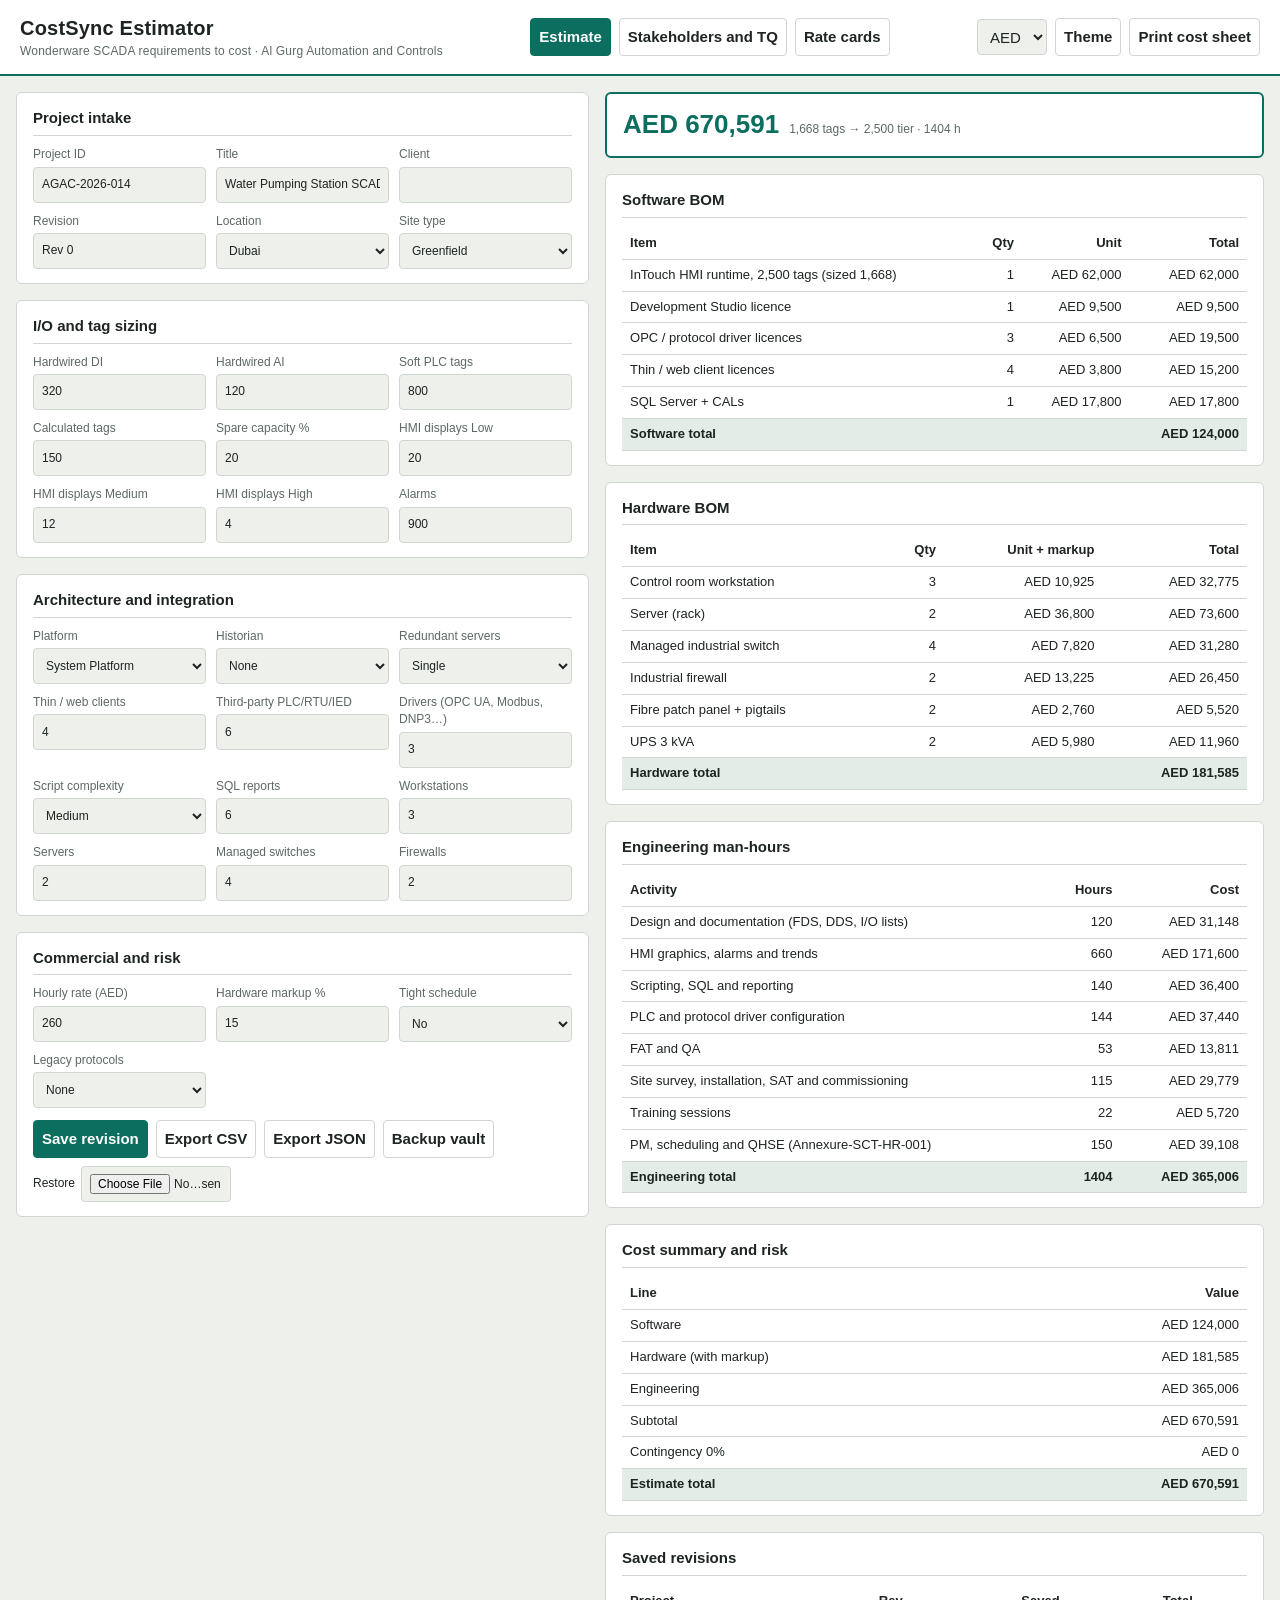
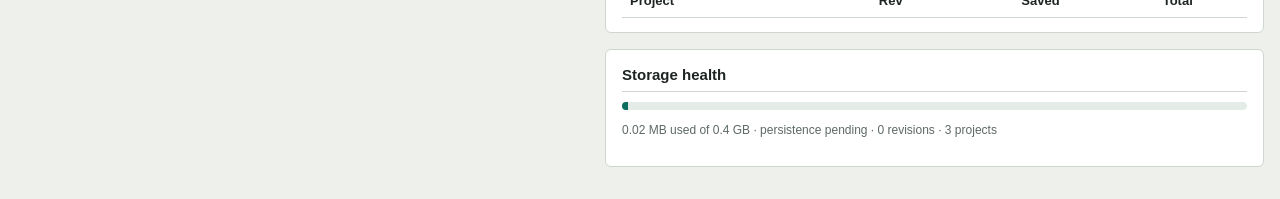
==== index.html @ 039001cd "Add files via upload" ====
<!DOCTYPE html>
<html lang="en"><head><meta charset="utf-8">
<meta name="viewport" content="width=device-width, initial-scale=1, viewport-fit=cover">
<title>CostSync Estimator</title>
<meta name="theme-color" content="#0b6e5f">
<meta name="apple-mobile-web-app-capable" content="yes">
<meta name="apple-mobile-web-app-status-bar-style" content="black-translucent">
<meta name="apple-mobile-web-app-title" content="CostSync">
<link rel="manifest" href="manifest.webmanifest">
<link rel="icon" href="favicon.svg" type="image/svg+xml">
<link rel="icon" href="icons/favicon-32x32.png" sizes="32x32">
<link rel="apple-touch-icon" href="icons/apple-touch-icon.png">
<link rel="stylesheet" href="css/styles.css">
</head><body>
<header><h1>CostSync Estimator<small>Wonderware SCADA requirements to cost · Al Gurg Automation and Controls</small></h1>
<nav class="row"><button data-v="est">Estimate</button><button class="s" data-v="st">Stakeholders and TQ</button><button class="s" data-v="rc">Rate cards</button></nav>
<div class="row"><select id="cur" aria-label="Currency"><option>AED</option><option>USD</option><option>EUR</option></select>
<button class="s" id="install">Install app</button><button class="s" id="theme">Theme</button><button class="s" onclick="window.print()">Print cost sheet</button></div></header>
<main id="v-est">
<div>
<section><h2>Project intake</h2><div class="g">
<label>Project ID<input id="pid" value="AGAC-2026-014"></label>
<label>Title<input id="title" value="Water Pumping Station SCADA"></label>
<label>Client<input id="client"></label>
<label>Revision<input id="rev" value="Rev 0"></label>
<label>Location<select id="emi"><option>Dubai</option><option>Abu Dhabi</option><option>Sharjah</option><option>Northern Emirates</option></select></label>
<label>Site type<select id="site"><option value="0">Greenfield</option><option value="0.06">Brownfield</option></select></label>
</div></section>
<section><h2>I/O and tag sizing</h2><div class="g">
<label>Hardwired DI<input type="number" id="di" value="320" min="0"></label>
<label>Hardwired AI<input type="number" id="ai" value="120" min="0"></label>
<label>Soft PLC tags<input type="number" id="soft" value="800" min="0"></label>
<label>Calculated tags<input type="number" id="calc" value="150" min="0"></label>
<label>Spare capacity %<input type="number" id="spare" value="20" min="0"></label>
<label>HMI displays Low<input type="number" id="gl" value="20" min="0"></label>
<label>HMI displays Medium<input type="number" id="gm" value="12" min="0"></label>
<label>HMI displays High<input type="number" id="gh" value="4" min="0"></label>
<label>Alarms<input type="number" id="alm" value="900" min="0"></label>
</div></section>
<section><h2>Architecture and integration</h2><div class="g">
<label>Platform<select id="plat"><option value="sp">System Platform</option><option value="it">InTouch HMI</option></select></label>
<label>Historian<select id="hist"><option value="0">None</option><option value="1">Standard</option><option value="2">Enterprise</option></select></label>
<label>Redundant servers<select id="red"><option value="1">Single</option><option value="2">Primary/Standby</option></select></label>
<label>Thin / web clients<input type="number" id="cl" value="4" min="0"></label>
<label>Third-party PLC/RTU/IED<input type="number" id="plc" value="6" min="0"></label>
<label>Drivers (OPC UA, Modbus, DNP3…)<input type="number" id="drv" value="3" min="0"></label>
<label>Script complexity<select id="scr"><option value="0">None</option><option value="1">Low</option><option value="2" selected>Medium</option><option value="3">High (.NET)</option></select></label>
<label>SQL reports<input type="number" id="rep" value="6" min="0"></label>
<label>Workstations<input type="number" id="ws" value="3" min="0"></label>
<label>Servers<input type="number" id="srv" value="2" min="0"></label>
<label>Managed switches<input type="number" id="sw" value="4" min="0"></label>
<label>Firewalls<input type="number" id="fw" value="2" min="0"></label>
</div></section>
<section><h2>Commercial and risk</h2><div class="g">
<label>Hourly rate (AED)<input type="number" id="rate" value="260"></label>
<label>Hardware markup %<input type="number" id="mk" value="15"></label>
<label>Tight schedule<select id="sch"><option value="0">No</option><option value="0.04">Yes</option></select></label>
<label>Legacy protocols<select id="leg"><option value="0">None</option><option value="0.03">Some</option><option value="0.06">Heavy</option></select></label>
</div>
<div class="row" style="margin-top:12px"><button id="save">Save revision</button><button class="s" id="csv">Export CSV</button><button class="s" id="json">Export JSON</button><button class="s" id="bk">Backup vault</button>
<label class="s" style="flex-direction:row;align-items:center;gap:6px;cursor:pointer;color:var(--ink)">Restore<input type="file" id="imp" accept=".json" style="max-width:150px"></label></div></section>
</div>
<div>
<div class="sum"><b id="grand">0</b><span id="gsub"></span></div>
<section><h2>Software BOM</h2><div class="wrap"><table id="tsw"></table></div></section>
<section><h2>Hardware BOM</h2><div class="wrap"><table id="thw"></table></div></section>
<section><h2>Engineering man-hours</h2><div class="wrap"><table id="tmh"></table></div></section>
<section><h2>Cost summary and risk</h2><div class="wrap"><table id="tsm"></table></div></section>
<section><h2>Saved revisions</h2><div class="wrap"><table id="trv"></table></div></section>
<section id="storage"><h2>Storage health</h2><div class="bar"><i id="sb" style="width:0"></i></div><p class="mut" id="st">Checking…</p></section>
</div></main>
<main id="v-st" hidden style="grid-template-columns:1fr"><div>
<section><h2>Projects</h2><div class="wrap"><table id="tpr"></table></div></section>
<section><h2>Stakeholder log and TQ tracker</h2><div class="g">
<label>Project<input id="sp"></label>
<label>Type<select id="sty"><option>TQ</option><option>Scope deviation</option><option>Client requirement</option><option>Sign-off</option><option>Milestone</option></select></label>
<label>Priority<select id="spr"><option>High</option><option selected>Medium</option><option>Low</option></select></label>
<label>Due date<input type="date" id="sdu"></label>
<label style="grid-column:1/-1">Description<input id="sde"></label></div>
<div class="row" style="margin:10px 0"><button id="sadd">Add entry</button><select id="sfl"><option value="">All projects</option></select><select id="sfs"><option value="">All statuses</option><option>Open</option><option>Answered</option><option>Closed</option></select></div>
<div class="wrap"><table id="tst"></table></div></section></div></main>
<main id="v-rc" hidden style="grid-template-columns:1fr"><div>
<section><h2>Master rate cards (AED)</h2><p class="mut">Edits apply to every new calculation and are written to the audit trail.</p><div class="wrap"><table id="trc"></table></div></section>
<section><h2>Audit trail</h2><div class="wrap"><table id="tau"></table></div></section></div></main>
<button id="upd">Update available. Click to reload</button>
<script src="js/db.js"></script>
<script src="js/app.js"></script>
<script>
let dp;addEventListener('beforeinstallprompt',e=>{e.preventDefault();dp=e;install.style.display='inline-block'});
install.onclick=async()=>{if(dp){dp.prompt();await dp.userChoice;dp=null;install.style.display='none'}};
if('serviceWorker' in navigator)addEventListener('load',async()=>{try{const r=await navigator.serviceWorker.register('sw.js');
r.addEventListener('updatefound',()=>{const w=r.installing;w.addEventListener('statechange',()=>{if(w.state==='installed'&&navigator.serviceWorker.controller){upd.style.display='block';upd.onclick=()=>{w.postMessage('SKIP');location.reload()}}})})}catch(e){}});
</script></body></html>
---- css/styles.css ----
:root{--bg:#eef0ec;--panel:#fff;--ink:#1d2421;--mut:#5d6963;--line:#cfd6d0;--acc:#0b6e5f;--acc2:#c2410c;--soft:#e3ece7;box-sizing:border-box;padding-top:env(safe-area-inset-top,0px);padding-bottom:env(safe-area-inset-bottom,0px)}
@media (prefers-color-scheme:dark){:root:not([data-theme="light"]){--bg:#14191a;--panel:#1d2527;--ink:#e6ece8;--mut:#93a39b;--line:#33403f;--acc:#3ec9ae;--acc2:#fb923c;--soft:#243133}}
:root[data-theme="dark"]{--bg:#14191a;--panel:#1d2527;--ink:#e6ece8;--mut:#93a39b;--line:#33403f;--acc:#3ec9ae;--acc2:#fb923c;--soft:#243133}
html{scroll-padding-top:env(safe-area-inset-top,0px)}
*{box-sizing:border-box}body{margin:0;background:var(--bg);color:var(--ink);font:15px/1.45 "IBM Plex Sans",Verdana,sans-serif}
header{display:flex;flex-wrap:wrap;gap:12px;align-items:center;justify-content:space-between;padding:14px 20px;border-bottom:2px solid var(--acc);background:var(--panel)}
h1{font-size:20px;margin:0;letter-spacing:.2px}h1 small{display:block;font-weight:400;color:var(--mut);font-size:12px}
main{display:grid;grid-template-columns:minmax(0,1fr) minmax(0,1.15fr);gap:16px;padding:16px;max-width:1300px;margin:auto}
@media(max-width:860px){main{grid-template-columns:1fr}}
section{background:var(--panel);border:1px solid var(--line);border-radius:6px;padding:14px 16px;margin-bottom:16px}
h2{font-size:15px;margin:0 0 10px;padding-bottom:6px;border-bottom:1px solid var(--line)}
.g{display:grid;grid-template-columns:repeat(auto-fit,minmax(150px,1fr));gap:10px}
label{display:flex;flex-direction:column;font-size:12px;color:var(--mut);gap:3px}
input,select,button{font:inherit;color:var(--ink);background:var(--bg);border:1px solid var(--line);border-radius:4px;padding:7px 8px;min-height:36px}
button{cursor:pointer;background:var(--acc);color:#fff;border-color:var(--acc);font-weight:600}
button.s{background:var(--panel);color:var(--ink);border-color:var(--line)}
:focus-visible{outline:2px solid var(--acc2);outline-offset:1px}
.wrap{overflow-x:auto}table{width:100%;border-collapse:collapse;font-size:13px}
th,td{text-align:left;padding:6px 8px;border-bottom:1px solid var(--line);white-space:nowrap}td.n,th.n{text-align:right;font-variant-numeric:tabular-nums}
tr.t td{font-weight:700;background:var(--soft)}
.sum{position:sticky;top:0;z-index:5;background:var(--panel);border:2px solid var(--acc);border-radius:6px;padding:12px 16px;margin-bottom:16px}
.sum b{font-size:26px;color:var(--acc)}.sum span{color:var(--mut);font-size:12px;margin-left:10px}
.row{display:flex;flex-wrap:wrap;gap:8px;align-items:center}.bar{height:8px;background:var(--soft);border-radius:4px;overflow:hidden}.bar i{display:block;height:100%;background:var(--acc)}
.mut{color:var(--mut);font-size:12px}
@media print{header button,.noprint,#storage,.row button{display:none!important}main{display:block}.sum{position:static}}
#install,#upd{display:none}#upd{position:fixed;bottom:16px;left:50%;transform:translateX(-50%);z-index:50;background:var(--acc2);color:#fff}
[hidden]{display:none!important}nav{gap:6px}@media print{nav{display:none!important}}
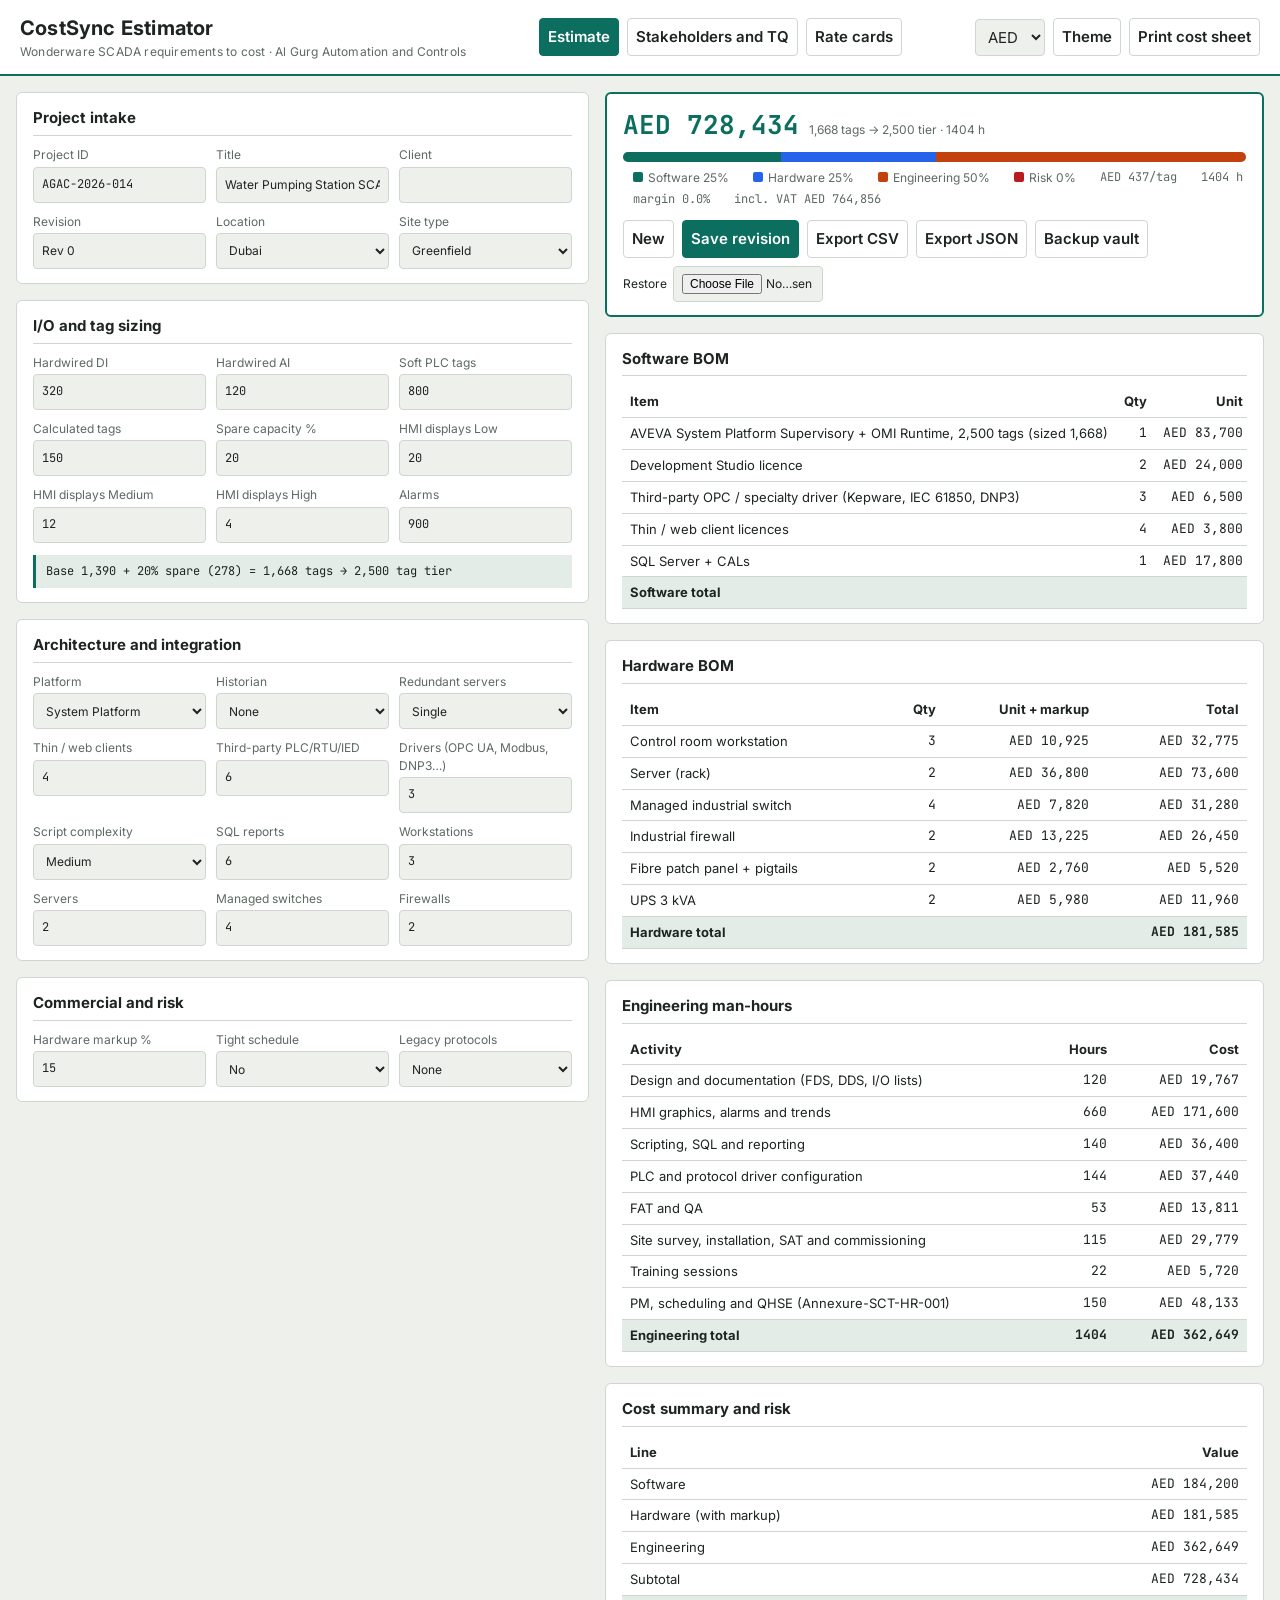
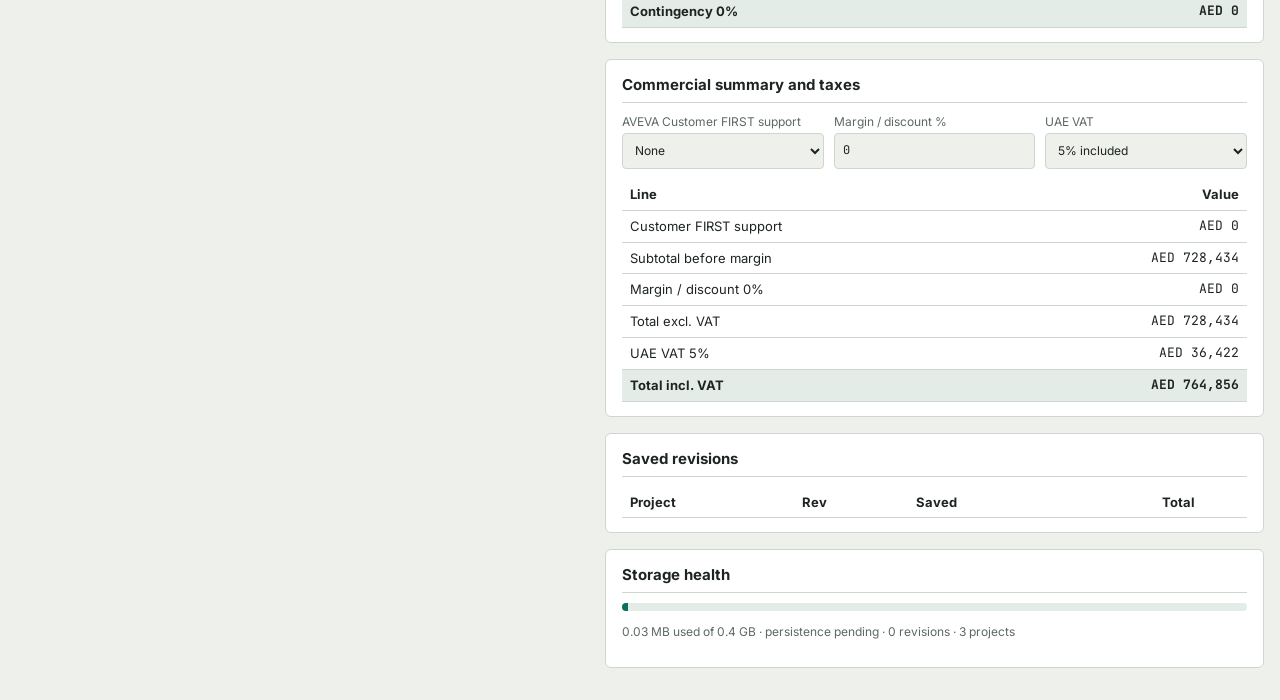
==== commit de82ab2f: "Add files via upload" ====
--- a/index.html
+++ b/index.html
@@ -10,6 +10,8 @@
 <link rel="icon" href="favicon.svg" type="image/svg+xml">
 <link rel="icon" href="icons/favicon-32x32.png" sizes="32x32">
 <link rel="apple-touch-icon" href="icons/apple-touch-icon.png">
+<link rel="preconnect" href="https://fonts.googleapis.com"><link rel="preconnect" href="https://fonts.gstatic.com" crossorigin>
+<link rel="stylesheet" href="https://fonts.googleapis.com/css2?family=Inter:wght@400;600;700&family=JetBrains+Mono:wght@400;600&display=swap">
 <link rel="stylesheet" href="css/styles.css">
 </head><body>
 <header><h1>CostSync Estimator<small>Wonderware SCADA requirements to cost · Al Gurg Automation and Controls</small></h1>
@@ -36,7 +38,7 @@
 <label>HMI displays Medium<input type="number" id="gm" value="12" min="0"></label>
 <label>HMI displays High<input type="number" id="gh" value="4" min="0"></label>
 <label>Alarms<input type="number" id="alm" value="900" min="0"></label>
-</div></section>
+</div><p class="fpill mono" id="fpill"></p></section>
 <section><h2>Architecture and integration</h2><div class="g">
 <label>Platform<select id="plat"><option value="sp">System Platform</option><option value="it">InTouch HMI</option></select></label>
 <label>Historian<select id="hist"><option value="0">None</option><option value="1">Standard</option><option value="2">Enterprise</option></select></label>
@@ -52,20 +54,25 @@
 <label>Firewalls<input type="number" id="fw" value="2" min="0"></label>
 </div></section>
 <section><h2>Commercial and risk</h2><div class="g">
-<label>Hourly rate (AED)<input type="number" id="rate" value="260"></label>
+
 <label>Hardware markup %<input type="number" id="mk" value="15"></label>
 <label>Tight schedule<select id="sch"><option value="0">No</option><option value="0.04">Yes</option></select></label>
 <label>Legacy protocols<select id="leg"><option value="0">None</option><option value="0.03">Some</option><option value="0.06">Heavy</option></select></label>
 </div>
-<div class="row" style="margin-top:12px"><button id="save">Save revision</button><button class="s" id="csv">Export CSV</button><button class="s" id="json">Export JSON</button><button class="s" id="bk">Backup vault</button>
-<label class="s" style="flex-direction:row;align-items:center;gap:6px;cursor:pointer;color:var(--ink)">Restore<input type="file" id="imp" accept=".json" style="max-width:150px"></label></div></section>
+</section>
 </div>
 <div>
-<div class="sum"><b id="grand">0</b><span id="gsub"></span></div>
+<div class="sum"><b id="grand">0</b><span id="gsub"></span><div class="seg" id="seg"></div><div class="legend" id="segl"></div><div class="row" style="margin-top:12px"><button id="rst" class="s">New</button><button id="save">Save revision</button><button class="s" id="csv">Export CSV</button><button class="s" id="json">Export JSON</button><button class="s" id="bk">Backup vault</button>
+<label class="s" style="flex-direction:row;align-items:center;gap:6px;cursor:pointer;color:var(--ink)">Restore<input type="file" id="imp" accept=".json" style="max-width:150px"></label></div></div>
 <section><h2>Software BOM</h2><div class="wrap"><table id="tsw"></table></div></section>
 <section><h2>Hardware BOM</h2><div class="wrap"><table id="thw"></table></div></section>
 <section><h2>Engineering man-hours</h2><div class="wrap"><table id="tmh"></table></div></section>
 <section><h2>Cost summary and risk</h2><div class="wrap"><table id="tsm"></table></div></section>
+<section><h2>Commercial summary and taxes</h2><div class="g">
+<label>AVEVA Customer FIRST support<select id="sla"><option value="0">None</option><option value="0.15">Standard 15%</option><option value="0.18">Gold 18%</option></select></label>
+<label>Margin / discount %<input type="number" id="mgn" value="0" step="0.5"></label>
+<label>UAE VAT<select id="vat"><option value="1">5% included</option><option value="0">Off</option></select></label></div>
+<div class="wrap" style="margin-top:10px"><table id="tcm"></table></div></section>
 <section><h2>Saved revisions</h2><div class="wrap"><table id="trv"></table></div></section>
 <section id="storage"><h2>Storage health</h2><div class="bar"><i id="sb" style="width:0"></i></div><p class="mut" id="st">Checking…</p></section>
 </div></main>
@@ -80,7 +87,7 @@
 <div class="row" style="margin:10px 0"><button id="sadd">Add entry</button><select id="sfl"><option value="">All projects</option></select><select id="sfs"><option value="">All statuses</option><option>Open</option><option>Answered</option><option>Closed</option></select></div>
 <div class="wrap"><table id="tst"></table></div></section></div></main>
 <main id="v-rc" hidden style="grid-template-columns:1fr"><div>
-<section><h2>Master rate cards (AED)</h2><p class="mut">Edits apply to every new calculation and are written to the audit trail.</p><div class="wrap"><table id="trc"></table></div></section>
+<section><h2>Master rate cards (AED)</h2><p class="mut">Edits apply to every new calculation and are written to the audit trail.</p><div class="rcg"><div class="wrap"><table id="trc"></table></div><div class="wrap"><table id="trc2"></table></div></div></section>
 <section><h2>Audit trail</h2><div class="wrap"><table id="tau"></table></div></section></div></main>
 <button id="upd">Update available. Click to reload</button>
 <script src="js/db.js"></script>
--- a/css/styles.css
+++ b/css/styles.css
@@ -2,7 +2,7 @@
 @media (prefers-color-scheme:dark){:root:not([data-theme="light"]){--bg:#14191a;--panel:#1d2527;--ink:#e6ece8;--mut:#93a39b;--line:#33403f;--acc:#3ec9ae;--acc2:#fb923c;--soft:#243133}}
 :root[data-theme="dark"]{--bg:#14191a;--panel:#1d2527;--ink:#e6ece8;--mut:#93a39b;--line:#33403f;--acc:#3ec9ae;--acc2:#fb923c;--soft:#243133}
 html{scroll-padding-top:env(safe-area-inset-top,0px)}
-*{box-sizing:border-box}body{margin:0;background:var(--bg);color:var(--ink);font:15px/1.45 "IBM Plex Sans",Verdana,sans-serif}
+*{box-sizing:border-box}body{margin:0;background:var(--bg);color:var(--ink);font:15px/1.45 Inter,"Segoe UI",Verdana,sans-serif}
 header{display:flex;flex-wrap:wrap;gap:12px;align-items:center;justify-content:space-between;padding:14px 20px;border-bottom:2px solid var(--acc);background:var(--panel)}
 h1{font-size:20px;margin:0;letter-spacing:.2px}h1 small{display:block;font-weight:400;color:var(--mut);font-size:12px}
 main{display:grid;grid-template-columns:minmax(0,1fr) minmax(0,1.15fr);gap:16px;padding:16px;max-width:1300px;margin:auto}
@@ -18,10 +18,20 @@
 .wrap{overflow-x:auto}table{width:100%;border-collapse:collapse;font-size:13px}
 th,td{text-align:left;padding:6px 8px;border-bottom:1px solid var(--line);white-space:nowrap}td.n,th.n{text-align:right;font-variant-numeric:tabular-nums}
 tr.t td{font-weight:700;background:var(--soft)}
-.sum{position:sticky;top:0;z-index:5;background:var(--panel);border:2px solid var(--acc);border-radius:6px;padding:12px 16px;margin-bottom:16px}
+.sum{position:sticky;top:16px;z-index:5;background:var(--panel);border:2px solid var(--acc);border-radius:6px;padding:12px 16px;margin-bottom:16px}
 .sum b{font-size:26px;color:var(--acc)}.sum span{color:var(--mut);font-size:12px;margin-left:10px}
 .row{display:flex;flex-wrap:wrap;gap:8px;align-items:center}.bar{height:8px;background:var(--soft);border-radius:4px;overflow:hidden}.bar i{display:block;height:100%;background:var(--acc)}
 .mut{color:var(--mut);font-size:12px}
 @media print{header button,.noprint,#storage,.row button{display:none!important}main{display:block}.sum{position:static}}
 #install,#upd{display:none}#upd{position:fixed;bottom:16px;left:50%;transform:translateX(-50%);z-index:50;background:var(--acc2);color:#fff}
 [hidden]{display:none!important}nav{gap:6px}@media print{nav{display:none!important}}
+.mono,td.n,input[type=number],#pid,.sum b{font-family:"JetBrains Mono",ui-monospace,Consolas,monospace;font-variant-numeric:tabular-nums}
+tr:not(.t):hover td{background:var(--soft)}
+.seg{display:flex;height:10px;border-radius:5px;overflow:hidden;margin:8px 0;background:var(--soft)}.seg i{display:block;height:100%}
+.legend{display:flex;flex-wrap:wrap;gap:4px 14px;font-size:12px;color:var(--mut);margin-bottom:6px}.legend u{display:inline-block;width:10px;height:10px;border-radius:2px;margin-right:5px;text-decoration:none}
+.fpill{margin:12px 0 0;padding:8px 10px;background:var(--soft);border-left:3px solid var(--acc);font-size:12px}
+.rcg{display:grid;grid-template-columns:1fr 1fr;gap:16px;align-items:start}@media(max-width:860px){.rcg{grid-template-columns:1fr}}
+.bdg{display:inline-block;border:0;border-radius:999px;padding:2px 10px;min-height:0;font-size:12px;font-weight:600;--bc:#5d6963;color:var(--bc);background:color-mix(in srgb,var(--bc) 16%,transparent)}
+.b-High{--bc:#c81e3a}.b-Medium,.b-Open{--bc:#b45309}.b-Low,.b-Milestone{--bc:#5d6963}.b-Answered{--bc:#0369a1}.b-Closed,.b-Signoff{--bc:#047857}.b-Estimating{--bc:#0b6e5f}.b-TQ{--bc:#0e7490}.b-Scopedeviation{--bc:#6d28d9}.b-Clientrequirement{--bc:#1d4ed8}
+button.bdg{cursor:pointer;color:var(--bc);background:color-mix(in srgb,var(--bc) 16%,transparent)}
+@media(prefers-color-scheme:dark){:root:not([data-theme=light]) .bdg{filter:brightness(1.7)}}:root[data-theme=dark] .bdg{filter:brightness(1.7)}
